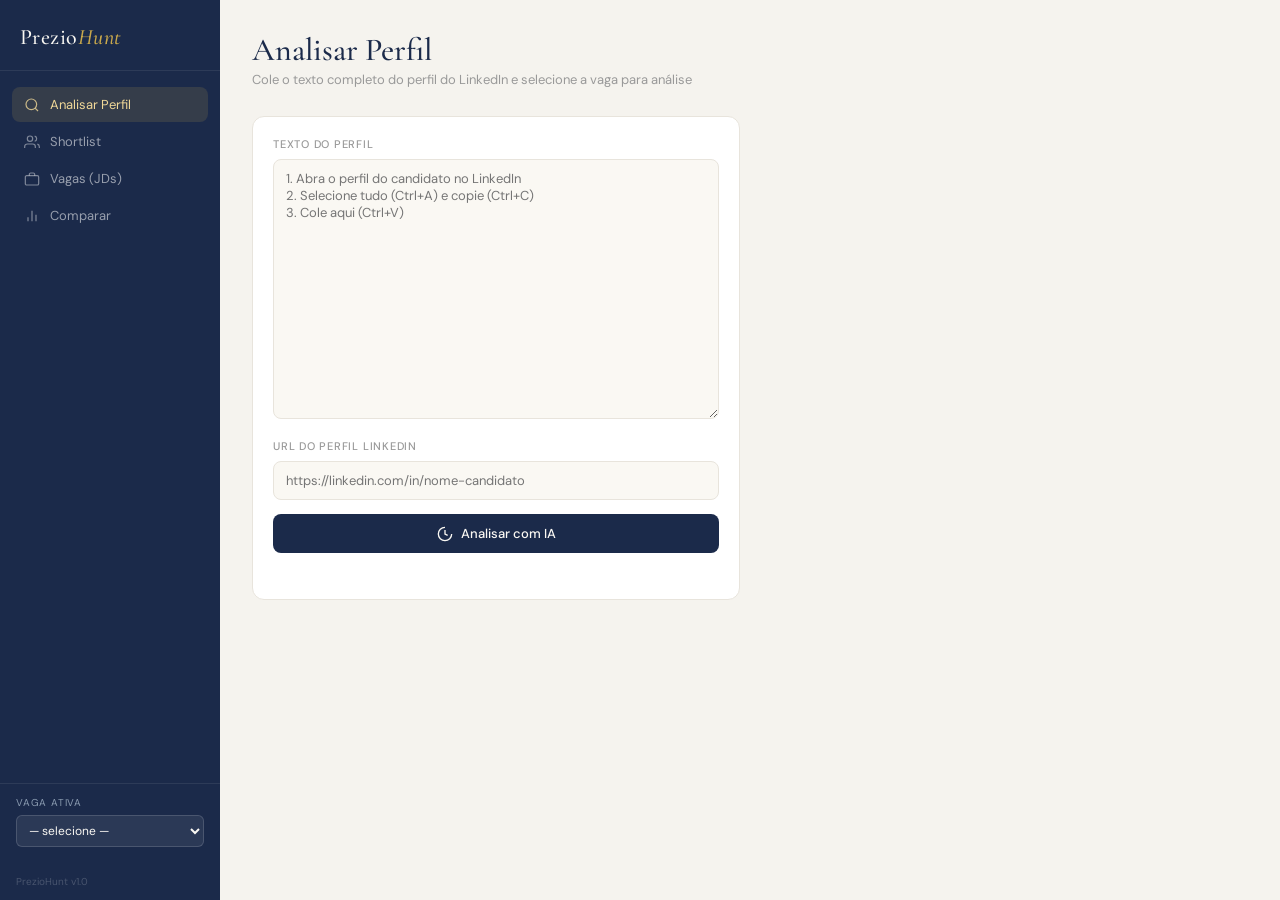
==== index.html @ d8877d39 "Add files via upload" ====
<!DOCTYPE html>
<html lang="pt-BR">
<head>
<meta charset="UTF-8"/>
<meta name="viewport" content="width=device-width, initial-scale=1.0"/>
<title>PrezioHunt — Dashboard de Hunting</title>
<link href="https://fonts.googleapis.com/css2?family=Cormorant+Garamond:ital,wght@0,400;0,500;0,600;1,400&family=DM+Sans:wght@300;400;500&display=swap" rel="stylesheet"/>
<link rel="stylesheet" href="style.css"/>
</head>
<body>

<div class="app">

  <!-- SIDEBAR -->
  <aside class="sidebar">
    <div class="sidebar-logo">
      <span class="logo-text">Prezio<em>Hunt</em></span>
    </div>

    <nav class="sidebar-nav">
      <button class="nav-item active" onclick="showPage('analisar')">
        <svg width="16" height="16" viewBox="0 0 24 24" fill="none" stroke="currentColor" stroke-width="1.8"><circle cx="11" cy="11" r="8"/><path d="m21 21-4.35-4.35"/></svg>
        Analisar Perfil
      </button>
      <button class="nav-item" onclick="showPage('shortlist')">
        <svg width="16" height="16" viewBox="0 0 24 24" fill="none" stroke="currentColor" stroke-width="1.8"><path d="M17 21v-2a4 4 0 0 0-4-4H5a4 4 0 0 0-4 4v2"/><circle cx="9" cy="7" r="4"/><path d="M23 21v-2a4 4 0 0 0-3-3.87"/><path d="M16 3.13a4 4 0 0 1 0 7.75"/></svg>
        Shortlist
      </button>
      <button class="nav-item" onclick="showPage('vagas')">
        <svg width="16" height="16" viewBox="0 0 24 24" fill="none" stroke="currentColor" stroke-width="1.8"><rect x="2" y="7" width="20" height="14" rx="2"/><path d="M16 7V5a2 2 0 0 0-2-2h-4a2 2 0 0 0-2 2v2"/></svg>
        Vagas (JDs)
      </button>
      <button class="nav-item" onclick="showPage('comparar')">
        <svg width="16" height="16" viewBox="0 0 24 24" fill="none" stroke="currentColor" stroke-width="1.8"><path d="M18 20V10"/><path d="M12 20V4"/><path d="M6 20v-6"/></svg>
        Comparar
      </button>
    </nav>

    <div class="sidebar-jd">
      <div class="sidebar-jd-label">Vaga ativa</div>
      <select id="vagaAtiva" onchange="onVagaChange()">
        <option value="">— selecione —</option>
      </select>
    </div>

    <div class="sidebar-footer">
      <span>PrezioHunt v1.0</span>
    </div>
  </aside>

  <!-- MAIN -->
  <main class="main">

    <!-- PAGE: ANALISAR -->
    <div class="page active" id="page-analisar">
      <div class="page-header">
        <h1>Analisar Perfil</h1>
        <p>Cole o texto completo do perfil do LinkedIn e selecione a vaga para análise</p>
      </div>

      <div class="analyze-grid">
        <div class="card">
          <div class="card-label">Texto do perfil</div>
          <textarea id="perfilTexto" placeholder="1. Abra o perfil do candidato no LinkedIn&#10;2. Selecione tudo (Ctrl+A) e copie (Ctrl+C)&#10;3. Cole aqui (Ctrl+V)" rows="14"></textarea>
          <div class="card-label" style="margin-top:16px">URL do perfil LinkedIn</div>
          <input type="url" id="perfilUrl" placeholder="https://linkedin.com/in/nome-candidato"/>
          <button class="btn-primary" id="btnAnalisar" onclick="analisarPerfil()">
            <svg width="16" height="16" viewBox="0 0 24 24" fill="none" stroke="currentColor" stroke-width="2"><path d="M12 2a10 10 0 1 0 10 10"/><path d="M12 6v6l4 2"/></svg>
            Analisar com IA
          </button>
          <div id="analyzeStatus" class="analyze-status"></div>
        </div>

        <div class="card" id="resultCard" style="display:none">
          <div class="result-header">
            <div class="result-name" id="resultName">—</div>
            <div class="result-cargo" id="resultCargo">—</div>
            <div class="result-tags" id="resultTags"></div>
          </div>

          <div class="circles-row">
            <div class="circle-wrap">
              <svg width="90" height="90" viewBox="0 0 90 90">
                <circle cx="45" cy="45" r="37" fill="none" stroke="#e5e5e5" stroke-width="8"/>
                <circle id="circleAdh" cx="45" cy="45" r="37" fill="none" stroke="#22C55E" stroke-width="8"
                  stroke-dasharray="232.5" stroke-dashoffset="232.5" stroke-linecap="round"
                  transform="rotate(-90 45 45)" style="transition:all .6s"/>
                <text x="45" y="41" text-anchor="middle" font-size="16" font-weight="500" fill="#1a1a1a" font-family="DM Sans" id="textAdh">0%</text>
                <text x="45" y="56" text-anchor="middle" font-size="9" fill="#888" font-family="DM Sans" id="textAdhSub">—</text>
              </svg>
              <div class="circle-label">Aderência à JD</div>
              <span class="qual-tag" id="qualTag">—</span>
            </div>
            <div class="circle-wrap">
              <svg width="90" height="90" viewBox="0 0 90 90">
                <circle cx="45" cy="45" r="37" fill="none" stroke="#e5e5e5" stroke-width="8"/>
                <circle id="circleStab" cx="45" cy="45" r="37" fill="none" stroke="#1D9E75" stroke-width="8"
                  stroke-dasharray="232.5" stroke-dashoffset="232.5" stroke-linecap="round"
                  transform="rotate(-90 45 45)" style="transition:all .6s"/>
                <text x="45" y="41" text-anchor="middle" font-size="16" font-weight="500" fill="#1a1a1a" font-family="DM Sans" id="textStab">—</text>
                <text x="45" y="56" text-anchor="middle" font-size="9" fill="#888" font-family="DM Sans">de 4</text>
              </svg>
              <div class="circle-label">Estabilidade</div>
              <span class="stab-tag" id="stabTag">—</span>
            </div>
          </div>

          <div class="result-section">
            <div class="result-section-title">Resumo</div>
            <div class="result-summary" id="resultSummary">—</div>
          </div>

          <div class="result-section">
            <div class="result-section-title">Vínculos identificados</div>
            <div class="vinculos-row" id="resultVinculos"></div>
          </div>

          <div class="result-section">
            <div class="result-section-title">Experiências relevantes</div>
            <div id="resultExps"></div>
          </div>

          <div class="result-section">
            <div class="result-section-title">Observações</div>
            <textarea id="resultObs" placeholder="Anote aqui: pretensão salarial, disponibilidade, percepções..." rows="3"></textarea>
          </div>

          <button class="btn-primary" onclick="salvarNaShortlist()">
            <svg width="14" height="14" viewBox="0 0 24 24" fill="none" stroke="currentColor" stroke-width="2"><path d="M19 21H5a2 2 0 0 1-2-2V5a2 2 0 0 1 2-2h11l5 5v11a2 2 0 0 1-2 2z"/><polyline points="17 21 17 13 7 13 7 21"/><polyline points="7 3 7 8 15 8"/></svg>
            Salvar na Shortlist
          </button>
          <div id="saveStatus" class="analyze-status"></div>
        </div>
      </div>
    </div>

    <!-- PAGE: SHORTLIST -->
    <div class="page" id="page-shortlist">
      <div class="page-header">
        <h1>Shortlist</h1>
        <p id="shortlistSubtitle">Selecione uma vaga ativa para ver os candidatos</p>
      </div>
      <div class="shortlist-toolbar">
        <div class="shortlist-count" id="shortlistCount"></div>
        <div class="export-btns">
          <button class="btn-outline" onclick="exportarExcel()">⬇ Excel</button>
          <button class="btn-outline" onclick="exportarPDF()">⬇ PDF</button>
        </div>
      </div>
      <div id="shortlistGrid"></div>
    </div>

    <!-- PAGE: VAGAS -->
    <div class="page" id="page-vagas">
      <div class="page-header">
        <h1>Vagas (JDs)</h1>
        <p>Gerencie as descrições de cargo para análise</p>
      </div>
      <div class="vagas-grid">
        <div class="card">
          <div class="card-label">Adicionar nova JD</div>
          <input type="text" id="novaVagaNome" placeholder="Nome da vaga (ex: Analista Comercial Sênior)"/>
          <textarea id="novaVagaJD" placeholder="Cole aqui o texto completo da job description..." rows="10" style="margin-top:10px"></textarea>
          <div style="margin-top:10px;display:flex;gap:8px;align-items:center">
            <input type="text" id="novaVagaLocal" placeholder="Cidade base (ex: Belo Horizonte)" style="flex:1"/>
            <input type="number" id="novaVagaRaio" placeholder="Raio km" style="width:100px"/>
          </div>
          <button class="btn-primary" style="margin-top:12px" onclick="adicionarVaga()">+ Salvar JD</button>
        </div>
        <div class="card">
          <div class="card-label">JDs cadastradas</div>
          <div id="vagasList"></div>
        </div>
      </div>
    </div>

    <!-- PAGE: COMPARAR -->
    <div class="page" id="page-comparar">
      <div class="page-header">
        <h1>Comparar Candidatos</h1>
        <p>Selecione até 3 candidatos da shortlist para comparar lado a lado</p>
      </div>
      <div class="comparar-selects" id="compararSelects"></div>
      <div id="compararGrid"></div>
    </div>

  </main>
</div>

<script src="app.js"></script>
</body>
</html>
---- style.css ----
@import url('https://fonts.googleapis.com/css2?family=Cormorant+Garamond:ital,wght@0,400;0,500;0,600;1,400&family=DM+Sans:wght@300;400;500&display=swap');

*, *::before, *::after { box-sizing: border-box; margin: 0; padding: 0; }

:root {
  --navy: #1B2A4A;
  --gold: #C9A84C;
  --gold-light: #F0D898;
  --ivory: #FAF8F3;
  --silver: #8A9BB0;
  --text: #1a1a1a;
  --text-2: #555;
  --text-3: #999;
  --border: #E8E4DC;
  --bg: #F5F3EE;
  --white: #ffffff;
  --sidebar-w: 220px;

  /* qual colors */
  --c-d1: #EF4444; --c-d1-bg: #FEF2F2; --c-d1-border: #FCA5A5;
  --c-d2: #F97316; --c-d2-bg: #FFF7ED; --c-d2-border: #FDBA74;
  --c-d3: #EAB308; --c-d3-bg: #FEFCE8; --c-d3-border: #FDE047;
  --c-d4: #14B8A6; --c-d4-bg: #F0FDFA; --c-d4-border: #6EE7B7;
  --c-d5: #22C55E; --c-d5-bg: #F0FDF4; --c-d5-border: #86EFAC;
  --c-d6: #2563EB; --c-d6-bg: #EFF6FF; --c-d6-border: #93C5FD;
}

html, body { height: 100%; font-family: 'DM Sans', sans-serif; background: var(--bg); color: var(--text); font-size: 14px; }

/* APP LAYOUT */
.app { display: flex; height: 100vh; overflow: hidden; }

/* SIDEBAR */
.sidebar {
  width: var(--sidebar-w);
  background: var(--navy);
  display: flex; flex-direction: column;
  flex-shrink: 0;
  padding: 0;
}
.sidebar-logo {
  padding: 24px 20px 20px;
  border-bottom: 1px solid rgba(255,255,255,.08);
}
.logo-text {
  font-family: 'Cormorant Garamond', serif;
  font-size: 22px; font-weight: 500;
  color: var(--ivory); letter-spacing: .02em;
}
.logo-text em { color: var(--gold); font-style: italic; }

.sidebar-nav { padding: 16px 12px; flex: 1; display: flex; flex-direction: column; gap: 2px; }
.nav-item {
  display: flex; align-items: center; gap: 10px;
  padding: 9px 12px; border-radius: 8px;
  border: none; background: transparent;
  color: rgba(255,255,255,.55); font-size: 13px; font-family: 'DM Sans', sans-serif;
  cursor: pointer; text-align: left; width: 100%;
  transition: all .15s;
}
.nav-item:hover { background: rgba(255,255,255,.07); color: rgba(255,255,255,.85); }
.nav-item.active { background: rgba(201,168,76,.15); color: var(--gold-light); }
.nav-item svg { flex-shrink: 0; opacity: .8; }

.sidebar-jd {
  padding: 12px 16px 16px;
  border-top: 1px solid rgba(255,255,255,.08);
}
.sidebar-jd-label { font-size: 10px; color: var(--silver); text-transform: uppercase; letter-spacing: .08em; margin-bottom: 6px; }
.sidebar-jd select {
  width: 100%; font-size: 12px; padding: 6px 8px;
  border: 1px solid rgba(255,255,255,.15);
  border-radius: 6px;
  background: rgba(255,255,255,.07);
  color: var(--ivory); cursor: pointer;
  font-family: 'DM Sans', sans-serif;
}
.sidebar-footer { padding: 12px 16px; font-size: 10px; color: rgba(255,255,255,.2); }

/* MAIN */
.main { flex: 1; overflow-y: auto; padding: 32px; }

/* PAGES */
.page { display: none; }
.page.active { display: block; }

.page-header { margin-bottom: 28px; }
.page-header h1 {
  font-family: 'Cormorant Garamond', serif;
  font-size: 32px; font-weight: 500; color: var(--navy);
  line-height: 1.1; margin-bottom: 4px;
}
.page-header p { font-size: 13px; color: var(--text-3); }

/* CARDS */
.card {
  background: var(--white);
  border: 1px solid var(--border);
  border-radius: 12px;
  padding: 20px;
}
.card-label {
  font-size: 11px; font-weight: 500; color: var(--text-3);
  text-transform: uppercase; letter-spacing: .07em; margin-bottom: 8px;
}

textarea, input[type="text"], input[type="url"], input[type="number"] {
  width: 100%; padding: 10px 12px;
  border: 1px solid var(--border); border-radius: 8px;
  font-size: 13px; font-family: 'DM Sans', sans-serif;
  color: var(--text); background: var(--ivory);
  resize: vertical; outline: none; transition: border .15s;
}
textarea:focus, input:focus { border-color: var(--navy); }

/* BUTTONS */
.btn-primary {
  display: flex; align-items: center; justify-content: center; gap: 8px;
  width: 100%; padding: 11px; margin-top: 14px;
  background: var(--navy); color: var(--ivory);
  border: none; border-radius: 8px;
  font-size: 13px; font-weight: 500; font-family: 'DM Sans', sans-serif;
  cursor: pointer; transition: background .15s;
}
.btn-primary:hover { background: #263d6b; }
.btn-primary:disabled { background: #aaa; cursor: not-allowed; }

.btn-outline {
  padding: 7px 14px; border-radius: 8px;
  border: 1px solid var(--border); background: var(--white);
  font-size: 12px; font-weight: 500; color: var(--text-2);
  cursor: pointer; transition: all .15s; font-family: 'DM Sans', sans-serif;
}
.btn-outline:hover { border-color: var(--navy); color: var(--navy); }

/* GRIDS */
.analyze-grid { display: grid; grid-template-columns: 1fr 1fr; gap: 20px; }
.vagas-grid { display: grid; grid-template-columns: 1fr 1fr; gap: 20px; }
@media (max-width: 900px) {
  .analyze-grid, .vagas-grid { grid-template-columns: 1fr; }
  .sidebar { width: 60px; }
  .nav-item span, .sidebar-logo, .sidebar-jd-label, .sidebar-footer { display: none; }
}

/* ANALYZE STATUS */
.analyze-status { font-size: 12px; margin-top: 8px; min-height: 18px; }
.analyze-status.loading { color: var(--gold); }
.analyze-status.success { color: #22C55E; }
.analyze-status.error { color: #EF4444; }

/* RESULT */
.result-header { border-bottom: 1px solid var(--border); padding-bottom: 14px; margin-bottom: 16px; }
.result-name { font-family: 'Cormorant Garamond', serif; font-size: 22px; font-weight: 500; color: var(--navy); }
.result-cargo { font-size: 12px; color: var(--text-2); margin-top: 2px; }
.result-tags { display: flex; flex-wrap: wrap; gap: 5px; margin-top: 8px; }

/* TAGS */
.tag {
  display: inline-block; font-size: 10px; font-weight: 500;
  padding: 3px 9px; border-radius: 20px;
}
.tag-seniority { background: #EDE9FB; color: #5B35C4; border: 1px solid #C4B5F5; }
.tag-location  { background: #E6F1FB; color: #185FA5; border: 1px solid #B5D4F4; }
.tag-area      { background: #F5F3EE; color: var(--text-2); border: 1px solid var(--border); }
.tag-lang      { background: #F0F9FF; color: #0369A1; border: 1px solid #BAE6FD; }

/* QUAL TAGS */
.qual-tag, .qual-badge {
  display: inline-block; font-size: 10px; font-weight: 500;
  padding: 3px 10px; border-radius: 20px; margin-top: 5px;
}
.qual-d1 { background: var(--c-d1-bg); color: var(--c-d1); border: 1px solid var(--c-d1-border); }
.qual-d2 { background: var(--c-d2-bg); color: var(--c-d2); border: 1px solid var(--c-d2-border); }
.qual-d3 { background: var(--c-d3-bg); color: var(--c-d3); border: 1px solid var(--c-d3-border); }
.qual-d4 { background: var(--c-d4-bg); color: var(--c-d4); border: 1px solid var(--c-d4-border); }
.qual-d5 { background: var(--c-d5-bg); color: var(--c-d5); border: 1px solid var(--c-d5-border); }
.qual-d6 { background: var(--c-d6-bg); color: var(--c-d6); border: 1px solid var(--c-d6-border); }

/* STAB TAGS */
.stab-tag, .stab-badge {
  display: inline-block; font-size: 10px; font-weight: 500;
  padding: 3px 10px; border-radius: 20px; margin-top: 5px;
}
.stab-4 { background: #F0FDF4; color: #15803D; border: 1px solid #86EFAC; }
.stab-3 { background: #EAF3DE; color: #3B6D11; border: 1px solid #BBF7D0; }
.stab-2 { background: #FFF7ED; color: #854F0B; border: 1px solid #FDBA74; }
.stab-1 { background: #FEF2F2; color: #A32D2D; border: 1px solid #FCA5A5; }

/* CIRCLES */
.circles-row { display: flex; justify-content: center; gap: 32px; margin: 16px 0; }
.circle-wrap { text-align: center; }
.circle-label { font-size: 11px; color: var(--text-3); margin-top: 4px; }

/* RESULT SECTIONS */
.result-section { margin-top: 16px; }
.result-section-title {
  font-size: 10px; font-weight: 500; color: var(--text-3);
  text-transform: uppercase; letter-spacing: .07em; margin-bottom: 8px;
}
.result-summary {
  font-size: 13px; color: var(--text-2); line-height: 1.7;
  background: var(--ivory); border-radius: 8px; padding: 10px 12px;
}

/* VINCULOS */
.vinculos-row { display: flex; flex-wrap: wrap; gap: 6px; }
.vinculo-tag {
  font-size: 11px; padding: 3px 10px; border-radius: 20px;
  background: var(--ivory); border: 1px solid var(--border); color: var(--text-2);
}
.vinculo-tag strong { color: var(--text); }

/* EXP ITEMS */
.exp-item {
  display: flex; justify-content: space-between; align-items: flex-start;
  padding: 8px 0; border-bottom: 1px solid var(--border); gap: 12px;
}
.exp-item:last-child { border-bottom: none; }
.exp-item.ignored { opacity: .4; }
.exp-title { font-size: 12px; color: var(--text); line-height: 1.4; }
.exp-meta { font-size: 10px; color: var(--text-3); margin-top: 2px; }
.exp-right { text-align: right; flex-shrink: 0; }
.exp-duration { font-size: 11px; font-weight: 500; }
.exp-incomplete { font-size: 10px; color: #F59E0B; font-style: italic; }

/* SHORTLIST */
.shortlist-toolbar {
  display: flex; justify-content: space-between; align-items: center;
  margin-bottom: 16px;
}
.shortlist-count { font-size: 12px; color: var(--text-3); }
.export-btns { display: flex; gap: 8px; }

.shortlist-table {
  width: 100%; border-collapse: collapse;
  background: var(--white); border-radius: 12px; overflow: hidden;
  border: 1px solid var(--border);
}
.shortlist-table th {
  text-align: left; padding: 10px 14px;
  font-size: 10px; font-weight: 500; color: var(--text-3);
  text-transform: uppercase; letter-spacing: .07em;
  background: var(--ivory); border-bottom: 1px solid var(--border);
}
.shortlist-table td {
  padding: 12px 14px; border-bottom: 1px solid var(--border);
  font-size: 13px; vertical-align: middle;
}
.shortlist-table tr:last-child td { border-bottom: none; }
.shortlist-table tr:hover td { background: var(--ivory); }
.shortlist-name-cell .name { font-weight: 500; color: var(--navy); }
.shortlist-name-cell .sub { font-size: 11px; color: var(--text-3); margin-top: 2px; }
.shortlist-note-cell { font-size: 11px; color: var(--text-2); font-style: italic; max-width: 200px; }
.rank-num { font-weight: 500; color: var(--text-3); }
.li-link { font-size: 11px; color: #185FA5; text-decoration: none; }
.li-link:hover { text-decoration: underline; }
.empty-state {
  text-align: center; padding: 48px 24px;
  color: var(--text-3); font-size: 13px;
  background: var(--white); border-radius: 12px; border: 1px solid var(--border);
}

/* VAGAS LIST */
.vaga-item {
  display: flex; justify-content: space-between; align-items: center;
  padding: 12px 0; border-bottom: 1px solid var(--border); gap: 12px;
}
.vaga-item:last-child { border-bottom: none; }
.vaga-nome { font-size: 13px; font-weight: 500; color: var(--navy); }
.vaga-sub { font-size: 11px; color: var(--text-3); margin-top: 2px; }
.vaga-actions { display: flex; gap: 6px; flex-shrink: 0; align-items: center; }
.btn-small {
  padding: 4px 10px; font-size: 11px; border-radius: 6px;
  border: 1px solid var(--border); background: var(--white);
  cursor: pointer; color: var(--text-2); font-family: 'DM Sans', sans-serif;
}
.btn-small:hover { border-color: #EF4444; color: #EF4444; }
.switch-wrap { display: flex; align-items: center; gap: 5px; }
.switch-lbl { font-size: 10px; color: var(--text-3); }
.switch { position: relative; width: 32px; height: 18px; cursor: pointer; }
.switch input { opacity: 0; width: 0; height: 0; }
.slider { position: absolute; inset: 0; border-radius: 18px; background: #ddd; transition: .2s; }
.slider:before { content: ""; position: absolute; width: 14px; height: 14px; border-radius: 50%; left: 2px; bottom: 2px; background: white; transition: .2s; }
input:checked + .slider { background: var(--navy); }
input:checked + .slider:before { transform: translateX(14px); }

/* COMPARAR */
.comparar-selects { display: flex; gap: 12px; margin-bottom: 24px; flex-wrap: wrap; }
.comparar-selects select {
  flex: 1; min-width: 180px; padding: 8px 10px;
  border: 1px solid var(--border); border-radius: 8px;
  font-size: 13px; font-family: 'DM Sans', sans-serif;
  background: var(--white); color: var(--text);
}
.comparar-grid {
  display: grid; gap: 16px;
}
.comparar-card {
  background: var(--white); border: 1px solid var(--border);
  border-radius: 12px; padding: 18px;
}
.comparar-name {
  font-family: 'Cormorant Garamond', serif;
  font-size: 18px; font-weight: 500; color: var(--navy); margin-bottom: 4px;
}
.comparar-row {
  display: flex; justify-content: space-between;
  padding: 6px 0; border-bottom: 1px solid var(--border);
  font-size: 12px;
}
.comparar-row:last-child { border-bottom: none; }
.comparar-row-label { color: var(--text-3); }
.comparar-row-val { font-weight: 500; color: var(--text); text-align: right; }

/* SCROLLBAR */
::-webkit-scrollbar { width: 6px; }
::-webkit-scrollbar-track { background: transparent; }
::-webkit-scrollbar-thumb { background: #ddd; border-radius: 3px; }
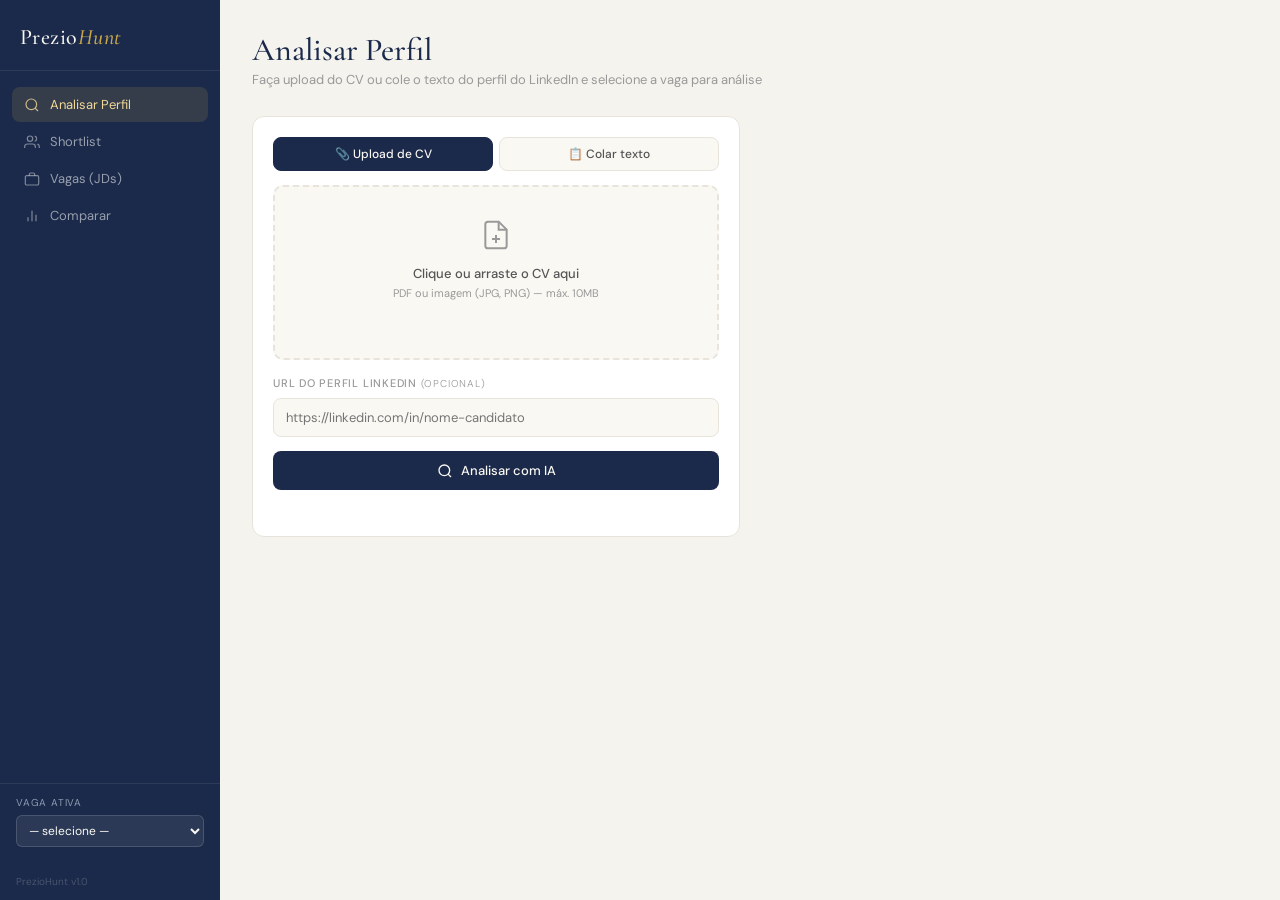
==== commit 34069243: "Add files via upload" ====
--- a/index.html
+++ b/index.html
@@ -55,17 +55,38 @@
     <div class="page active" id="page-analisar">
       <div class="page-header">
         <h1>Analisar Perfil</h1>
-        <p>Cole o texto completo do perfil do LinkedIn e selecione a vaga para análise</p>
+        <p>Faça upload do CV ou cole o texto do perfil do LinkedIn e selecione a vaga para análise</p>
       </div>
 
       <div class="analyze-grid">
         <div class="card">
-          <div class="card-label">Texto do perfil</div>
-          <textarea id="perfilTexto" placeholder="1. Abra o perfil do candidato no LinkedIn&#10;2. Selecione tudo (Ctrl+A) e copie (Ctrl+C)&#10;3. Cole aqui (Ctrl+V)" rows="14"></textarea>
-          <div class="card-label" style="margin-top:16px">URL do perfil LinkedIn</div>
+          <!-- Input mode tabs -->
+          <div class="input-tabs">
+            <button class="input-tab active" onclick="switchInputTab('upload')">📎 Upload de CV</button>
+            <button class="input-tab" onclick="switchInputTab('texto')">📋 Colar texto</button>
+          </div>
+
+          <!-- Upload tab -->
+          <div id="inputUpload">
+            <div class="upload-area" id="uploadArea" onclick="document.getElementById('cvFile').click()" ondragover="event.preventDefault();this.classList.add('drag')" ondragleave="this.classList.remove('drag')" ondrop="handleDrop(event)">
+              <svg width="32" height="32" viewBox="0 0 24 24" fill="none" stroke="#999" stroke-width="1.5"><path d="M14 2H6a2 2 0 0 0-2 2v16a2 2 0 0 0 2 2h12a2 2 0 0 0 2-2V8z"/><polyline points="14 2 14 8 20 8"/><line x1="12" y1="18" x2="12" y2="12"/><line x1="9" y1="15" x2="15" y2="15"/></svg>
+              <div class="upload-text">Clique ou arraste o CV aqui</div>
+              <div class="upload-hint">PDF ou imagem (JPG, PNG) — máx. 10MB</div>
+              <div class="upload-filename" id="uploadFilename"></div>
+            </div>
+            <input type="file" id="cvFile" accept=".pdf,.jpg,.jpeg,.png" style="display:none" onchange="handleFileSelect(this)"/>
+          </div>
+
+          <!-- Texto tab -->
+          <div id="inputTexto" style="display:none">
+            <div class="card-label">Texto do perfil LinkedIn</div>
+            <textarea id="perfilTexto" placeholder="1. Abra o perfil do candidato no LinkedIn&#10;2. Selecione tudo (Ctrl+A) e copie (Ctrl+C)&#10;3. Cole aqui (Ctrl+V)" rows="12"></textarea>
+          </div>
+
+          <div class="card-label" style="margin-top:16px">URL do perfil LinkedIn <span style="font-weight:300;font-size:10px">(opcional)</span></div>
           <input type="url" id="perfilUrl" placeholder="https://linkedin.com/in/nome-candidato"/>
           <button class="btn-primary" id="btnAnalisar" onclick="analisarPerfil()">
-            <svg width="16" height="16" viewBox="0 0 24 24" fill="none" stroke="currentColor" stroke-width="2"><path d="M12 2a10 10 0 1 0 10 10"/><path d="M12 6v6l4 2"/></svg>
+            <svg width="16" height="16" viewBox="0 0 24 24" fill="none" stroke="currentColor" stroke-width="2"><circle cx="11" cy="11" r="8"/><path d="m21 21-4.35-4.35"/></svg>
             Analisar com IA
           </button>
           <div id="analyzeStatus" class="analyze-status"></div>
--- a/style.css
+++ b/style.css
@@ -312,6 +312,28 @@
 .comparar-row-label { color: var(--text-3); }
 .comparar-row-val { font-weight: 500; color: var(--text); text-align: right; }
 
+/* INPUT TABS */
+.input-tabs { display: flex; gap: 6px; margin-bottom: 14px; }
+.input-tab {
+  flex: 1; padding: 8px; border-radius: 8px; font-size: 12px; font-weight: 500;
+  border: 1px solid var(--border); background: var(--ivory);
+  color: var(--text-2); cursor: pointer; font-family: 'DM Sans', sans-serif;
+  transition: all .15s;
+}
+.input-tab.active { background: var(--navy); color: var(--ivory); border-color: var(--navy); }
+
+/* UPLOAD AREA */
+.upload-area {
+  border: 2px dashed var(--border); border-radius: 10px;
+  padding: 32px 20px; text-align: center; cursor: pointer;
+  transition: all .15s; background: var(--ivory);
+}
+.upload-area:hover, .upload-area.drag { border-color: var(--navy); background: #f0ede6; }
+.upload-area.has-file { border-color: #22C55E; background: #F0FDF4; border-style: solid; }
+.upload-text { font-size: 13px; font-weight: 500; color: var(--text-2); margin-top: 10px; }
+.upload-hint { font-size: 11px; color: var(--text-3); margin-top: 4px; }
+.upload-filename { font-size: 12px; color: #22C55E; font-weight: 500; margin-top: 8px; min-height: 18px; }
+
 /* SCROLLBAR */
 ::-webkit-scrollbar { width: 6px; }
 ::-webkit-scrollbar-track { background: transparent; }
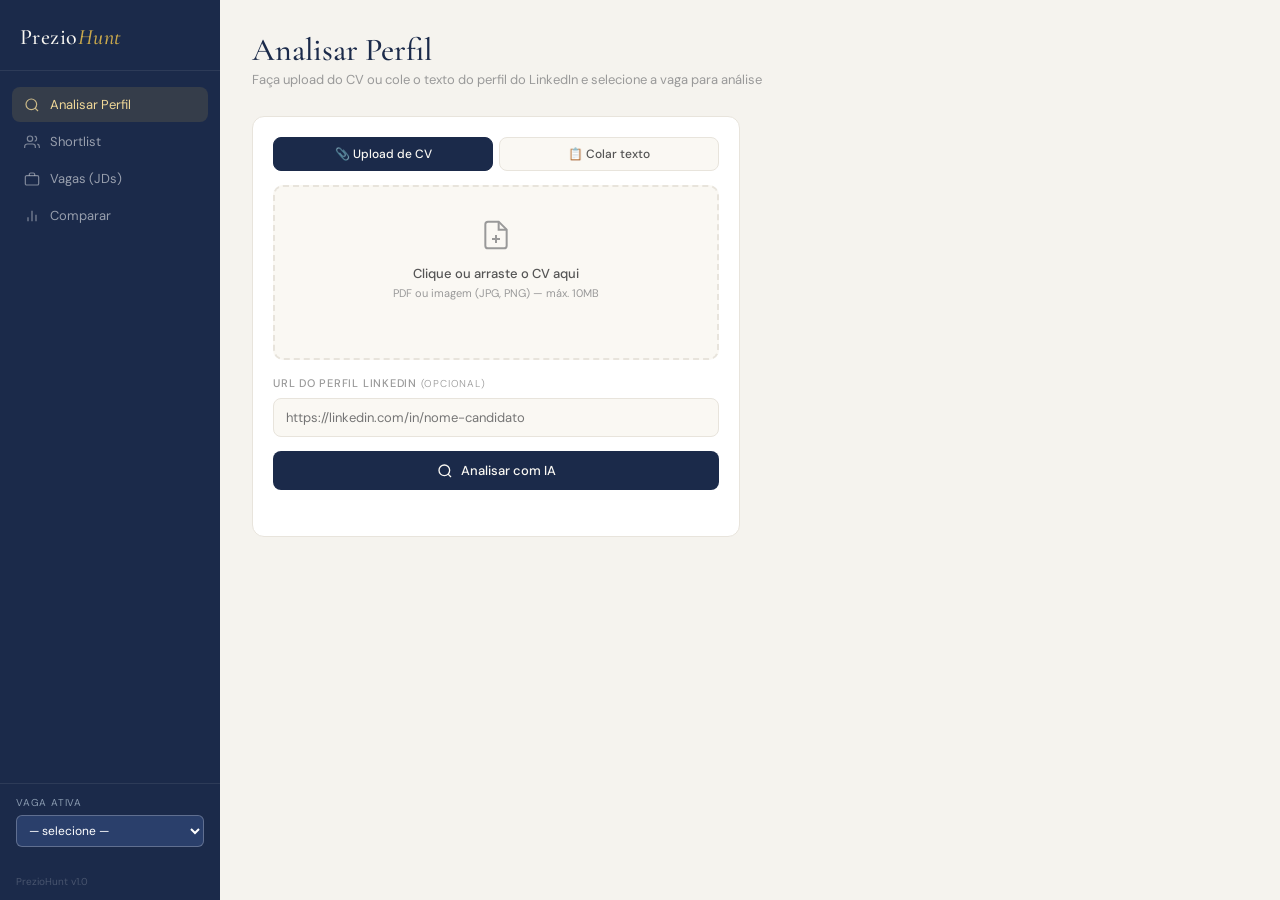
==== commit db0dedcb: "Rename preziohunt_completo.html to index.html" ====
--- a/index.html
+++ b/index.html
@@ -5,7 +5,353 @@
 <meta name="viewport" content="width=device-width, initial-scale=1.0"/>
 <title>PrezioHunt — Dashboard de Hunting</title>
 <link href="https://fonts.googleapis.com/css2?family=Cormorant+Garamond:ital,wght@0,400;0,500;0,600;1,400&family=DM+Sans:wght@300;400;500&display=swap" rel="stylesheet"/>
-<link rel="stylesheet" href="style.css"/>
+<style>
+@import url('https://fonts.googleapis.com/css2?family=Cormorant+Garamond:ital,wght@0,400;0,500;0,600;1,400&family=DM+Sans:wght@300;400;500&display=swap');
+
+*, *::before, *::after { box-sizing: border-box; margin: 0; padding: 0; }
+
+:root {
+  --navy: #1B2A4A;
+  --gold: #C9A84C;
+  --gold-light: #F0D898;
+  --ivory: #FAF8F3;
+  --silver: #8A9BB0;
+  --text: #1a1a1a;
+  --text-2: #555;
+  --text-3: #999;
+  --border: #E8E4DC;
+  --bg: #F5F3EE;
+  --white: #ffffff;
+  --sidebar-w: 220px;
+
+  /* qual colors */
+  --c-d1: #EF4444; --c-d1-bg: #FEF2F2; --c-d1-border: #FCA5A5;
+  --c-d2: #F97316; --c-d2-bg: #FFF7ED; --c-d2-border: #FDBA74;
+  --c-d3: #EAB308; --c-d3-bg: #FEFCE8; --c-d3-border: #FDE047;
+  --c-d4: #14B8A6; --c-d4-bg: #F0FDFA; --c-d4-border: #6EE7B7;
+  --c-d5: #22C55E; --c-d5-bg: #F0FDF4; --c-d5-border: #86EFAC;
+  --c-d6: #2563EB; --c-d6-bg: #EFF6FF; --c-d6-border: #93C5FD;
+}
+
+html, body { height: 100%; font-family: 'DM Sans', sans-serif; background: var(--bg); color: var(--text); font-size: 14px; }
+
+/* APP LAYOUT */
+.app { display: flex; height: 100vh; overflow: hidden; }
+
+/* SIDEBAR */
+.sidebar {
+  width: var(--sidebar-w);
+  background: var(--navy);
+  display: flex; flex-direction: column;
+  flex-shrink: 0;
+  padding: 0;
+}
+.sidebar-logo {
+  padding: 24px 20px 20px;
+  border-bottom: 1px solid rgba(255,255,255,.08);
+}
+.logo-text {
+  font-family: 'Cormorant Garamond', serif;
+  font-size: 22px; font-weight: 500;
+  color: var(--ivory); letter-spacing: .02em;
+}
+.logo-text em { color: var(--gold); font-style: italic; }
+
+.sidebar-nav { padding: 16px 12px; flex: 1; display: flex; flex-direction: column; gap: 2px; }
+.nav-item {
+  display: flex; align-items: center; gap: 10px;
+  padding: 9px 12px; border-radius: 8px;
+  border: none; background: transparent;
+  color: rgba(255,255,255,.55); font-size: 13px; font-family: 'DM Sans', sans-serif;
+  cursor: pointer; text-align: left; width: 100%;
+  transition: all .15s;
+}
+.nav-item:hover { background: rgba(255,255,255,.07); color: rgba(255,255,255,.85); }
+.nav-item.active { background: rgba(201,168,76,.15); color: var(--gold-light); }
+.nav-item svg { flex-shrink: 0; opacity: .8; }
+
+.sidebar-jd {
+  padding: 12px 16px 16px;
+  border-top: 1px solid rgba(255,255,255,.08);
+}
+.sidebar-jd-label { font-size: 10px; color: var(--silver); text-transform: uppercase; letter-spacing: .08em; margin-bottom: 6px; }
+.sidebar-jd select {
+  width: 100%; font-size: 12px; padding: 6px 8px;
+  border: 1px solid rgba(255,255,255,.25);
+  border-radius: 6px;
+  background: #2a3f6b;
+  color: #ffffff; cursor: pointer;
+  font-family: 'DM Sans', sans-serif;
+}
+.sidebar-jd select option {
+  background: #1B2A4A;
+  color: #ffffff;
+}
+.sidebar-footer { padding: 12px 16px; font-size: 10px; color: rgba(255,255,255,.2); }
+
+/* MAIN */
+.main { flex: 1; overflow-y: auto; padding: 32px; }
+
+/* PAGES */
+.page { display: none; }
+.page.active { display: block; }
+
+.page-header { margin-bottom: 28px; }
+.page-header h1 {
+  font-family: 'Cormorant Garamond', serif;
+  font-size: 32px; font-weight: 500; color: var(--navy);
+  line-height: 1.1; margin-bottom: 4px;
+}
+.page-header p { font-size: 13px; color: var(--text-3); }
+
+/* CARDS */
+.card {
+  background: var(--white);
+  border: 1px solid var(--border);
+  border-radius: 12px;
+  padding: 20px;
+}
+.card-label {
+  font-size: 11px; font-weight: 500; color: var(--text-3);
+  text-transform: uppercase; letter-spacing: .07em; margin-bottom: 8px;
+}
+
+textarea, input[type="text"], input[type="url"], input[type="number"] {
+  width: 100%; padding: 10px 12px;
+  border: 1px solid var(--border); border-radius: 8px;
+  font-size: 13px; font-family: 'DM Sans', sans-serif;
+  color: var(--text); background: var(--ivory);
+  resize: vertical; outline: none; transition: border .15s;
+}
+textarea:focus, input:focus { border-color: var(--navy); }
+
+/* BUTTONS */
+.btn-primary {
+  display: flex; align-items: center; justify-content: center; gap: 8px;
+  width: 100%; padding: 11px; margin-top: 14px;
+  background: var(--navy); color: var(--ivory);
+  border: none; border-radius: 8px;
+  font-size: 13px; font-weight: 500; font-family: 'DM Sans', sans-serif;
+  cursor: pointer; transition: background .15s;
+}
+.btn-primary:hover { background: #263d6b; }
+.btn-primary:disabled { background: #aaa; cursor: not-allowed; }
+
+.btn-outline {
+  padding: 7px 14px; border-radius: 8px;
+  border: 1px solid var(--border); background: var(--white);
+  font-size: 12px; font-weight: 500; color: var(--text-2);
+  cursor: pointer; transition: all .15s; font-family: 'DM Sans', sans-serif;
+}
+.btn-outline:hover { border-color: var(--navy); color: var(--navy); }
+
+/* GRIDS */
+.analyze-grid { display: grid; grid-template-columns: 1fr 1fr; gap: 20px; }
+.vagas-grid { display: grid; grid-template-columns: 1fr 1fr; gap: 20px; }
+@media (max-width: 900px) {
+  .analyze-grid, .vagas-grid { grid-template-columns: 1fr; }
+  .sidebar { width: 60px; }
+  .nav-item span, .sidebar-logo, .sidebar-jd-label, .sidebar-footer { display: none; }
+}
+
+/* ANALYZE STATUS */
+.analyze-status { font-size: 12px; margin-top: 8px; min-height: 18px; }
+.analyze-status.loading { color: var(--gold); }
+.analyze-status.success { color: #22C55E; }
+.analyze-status.error { color: #EF4444; }
+
+/* RESULT */
+.result-header { border-bottom: 1px solid var(--border); padding-bottom: 14px; margin-bottom: 16px; }
+.result-name { font-family: 'Cormorant Garamond', serif; font-size: 22px; font-weight: 500; color: var(--navy); }
+.result-cargo { font-size: 12px; color: var(--text-2); margin-top: 2px; }
+.result-tags { display: flex; flex-wrap: wrap; gap: 5px; margin-top: 8px; }
+
+/* TAGS */
+.tag {
+  display: inline-block; font-size: 10px; font-weight: 500;
+  padding: 3px 9px; border-radius: 20px;
+}
+.tag-seniority { background: #EDE9FB; color: #5B35C4; border: 1px solid #C4B5F5; }
+.tag-location  { background: #E6F1FB; color: #185FA5; border: 1px solid #B5D4F4; }
+.tag-area      { background: #F5F3EE; color: var(--text-2); border: 1px solid var(--border); }
+.tag-lang      { background: #F0F9FF; color: #0369A1; border: 1px solid #BAE6FD; }
+
+/* QUAL TAGS */
+.qual-tag, .qual-badge {
+  display: inline-block; font-size: 10px; font-weight: 500;
+  padding: 3px 10px; border-radius: 20px; margin-top: 5px;
+}
+.qual-d1 { background: var(--c-d1-bg); color: var(--c-d1); border: 1px solid var(--c-d1-border); }
+.qual-d2 { background: var(--c-d2-bg); color: var(--c-d2); border: 1px solid var(--c-d2-border); }
+.qual-d3 { background: var(--c-d3-bg); color: var(--c-d3); border: 1px solid var(--c-d3-border); }
+.qual-d4 { background: var(--c-d4-bg); color: var(--c-d4); border: 1px solid var(--c-d4-border); }
+.qual-d5 { background: var(--c-d5-bg); color: var(--c-d5); border: 1px solid var(--c-d5-border); }
+.qual-d6 { background: var(--c-d6-bg); color: var(--c-d6); border: 1px solid var(--c-d6-border); }
+
+/* STAB TAGS */
+.stab-tag, .stab-badge {
+  display: inline-block; font-size: 10px; font-weight: 500;
+  padding: 3px 10px; border-radius: 20px; margin-top: 5px;
+}
+.stab-4 { background: #F0FDF4; color: #15803D; border: 1px solid #86EFAC; }
+.stab-3 { background: #EAF3DE; color: #3B6D11; border: 1px solid #BBF7D0; }
+.stab-2 { background: #FFF7ED; color: #854F0B; border: 1px solid #FDBA74; }
+.stab-1 { background: #FEF2F2; color: #A32D2D; border: 1px solid #FCA5A5; }
+
+/* CIRCLES */
+.circles-row { display: flex; justify-content: center; gap: 32px; margin: 16px 0; }
+.circle-wrap { text-align: center; }
+.circle-label { font-size: 11px; color: var(--text-3); margin-top: 4px; }
+
+/* RESULT SECTIONS */
+.result-section { margin-top: 16px; }
+.result-section-title {
+  font-size: 10px; font-weight: 500; color: var(--text-3);
+  text-transform: uppercase; letter-spacing: .07em; margin-bottom: 8px;
+}
+.result-summary {
+  font-size: 13px; color: var(--text-2); line-height: 1.7;
+  background: var(--ivory); border-radius: 8px; padding: 10px 12px;
+}
+
+/* VINCULOS */
+.vinculos-row { display: flex; flex-wrap: wrap; gap: 6px; }
+.vinculo-tag {
+  font-size: 11px; padding: 3px 10px; border-radius: 20px;
+  background: var(--ivory); border: 1px solid var(--border); color: var(--text-2);
+}
+.vinculo-tag strong { color: var(--text); }
+
+/* EXP ITEMS */
+.exp-item {
+  display: flex; justify-content: space-between; align-items: flex-start;
+  padding: 8px 0; border-bottom: 1px solid var(--border); gap: 12px;
+}
+.exp-item:last-child { border-bottom: none; }
+.exp-item.ignored { opacity: .4; }
+.exp-title { font-size: 12px; color: var(--text); line-height: 1.4; }
+.exp-meta { font-size: 10px; color: var(--text-3); margin-top: 2px; }
+.exp-right { text-align: right; flex-shrink: 0; }
+.exp-duration { font-size: 11px; font-weight: 500; }
+.exp-incomplete { font-size: 10px; color: #F59E0B; font-style: italic; }
+
+/* SHORTLIST */
+.shortlist-toolbar {
+  display: flex; justify-content: space-between; align-items: center;
+  margin-bottom: 16px;
+}
+.shortlist-count { font-size: 12px; color: var(--text-3); }
+.export-btns { display: flex; gap: 8px; }
+
+.shortlist-table {
+  width: 100%; border-collapse: collapse;
+  background: var(--white); border-radius: 12px; overflow: hidden;
+  border: 1px solid var(--border);
+}
+.shortlist-table th {
+  text-align: left; padding: 10px 14px;
+  font-size: 10px; font-weight: 500; color: var(--text-3);
+  text-transform: uppercase; letter-spacing: .07em;
+  background: var(--ivory); border-bottom: 1px solid var(--border);
+}
+.shortlist-table td {
+  padding: 12px 14px; border-bottom: 1px solid var(--border);
+  font-size: 13px; vertical-align: middle;
+}
+.shortlist-table tr:last-child td { border-bottom: none; }
+.shortlist-table tr:hover td { background: var(--ivory); }
+.shortlist-name-cell .name { font-weight: 500; color: var(--navy); }
+.shortlist-name-cell .sub { font-size: 11px; color: var(--text-3); margin-top: 2px; }
+.shortlist-note-cell { font-size: 11px; color: var(--text-2); font-style: italic; max-width: 200px; }
+.rank-num { font-weight: 500; color: var(--text-3); }
+.li-link { font-size: 11px; color: #185FA5; text-decoration: none; }
+.li-link:hover { text-decoration: underline; }
+.empty-state {
+  text-align: center; padding: 48px 24px;
+  color: var(--text-3); font-size: 13px;
+  background: var(--white); border-radius: 12px; border: 1px solid var(--border);
+}
+
+/* VAGAS LIST */
+.vaga-item {
+  display: flex; justify-content: space-between; align-items: center;
+  padding: 12px 0; border-bottom: 1px solid var(--border); gap: 12px;
+}
+.vaga-item:last-child { border-bottom: none; }
+.vaga-nome { font-size: 13px; font-weight: 500; color: var(--navy); }
+.vaga-sub { font-size: 11px; color: var(--text-3); margin-top: 2px; }
+.vaga-actions { display: flex; gap: 6px; flex-shrink: 0; align-items: center; }
+.btn-small {
+  padding: 4px 10px; font-size: 11px; border-radius: 6px;
+  border: 1px solid var(--border); background: var(--white);
+  cursor: pointer; color: var(--text-2); font-family: 'DM Sans', sans-serif;
+}
+.btn-small:hover { border-color: #EF4444; color: #EF4444; }
+.switch-wrap { display: flex; align-items: center; gap: 5px; }
+.switch-lbl { font-size: 10px; color: var(--text-3); }
+.switch { position: relative; width: 32px; height: 18px; cursor: pointer; }
+.switch input { opacity: 0; width: 0; height: 0; }
+.slider { position: absolute; inset: 0; border-radius: 18px; background: #ddd; transition: .2s; }
+.slider:before { content: ""; position: absolute; width: 14px; height: 14px; border-radius: 50%; left: 2px; bottom: 2px; background: white; transition: .2s; }
+input:checked + .slider { background: var(--navy); }
+input:checked + .slider:before { transform: translateX(14px); }
+
+/* COMPARAR */
+.comparar-selects { display: flex; gap: 12px; margin-bottom: 24px; flex-wrap: wrap; }
+.comparar-selects select {
+  flex: 1; min-width: 180px; padding: 8px 10px;
+  border: 1px solid var(--border); border-radius: 8px;
+  font-size: 13px; font-family: 'DM Sans', sans-serif;
+  background: var(--white); color: var(--text);
+}
+.comparar-grid {
+  display: grid; gap: 16px;
+}
+.comparar-card {
+  background: var(--white); border: 1px solid var(--border);
+  border-radius: 12px; padding: 18px;
+}
+.comparar-name {
+  font-family: 'Cormorant Garamond', serif;
+  font-size: 18px; font-weight: 500; color: var(--navy); margin-bottom: 4px;
+}
+.comparar-row {
+  display: flex; justify-content: space-between;
+  padding: 6px 0; border-bottom: 1px solid var(--border);
+  font-size: 12px;
+}
+.comparar-row:last-child { border-bottom: none; }
+.comparar-row-label { color: var(--text-3); }
+.comparar-row-val { font-weight: 500; color: var(--text); text-align: right; }
+
+/* INPUT TABS */
+.input-tabs { display: flex; gap: 6px; margin-bottom: 14px; }
+.input-tab {
+  flex: 1; padding: 8px; border-radius: 8px; font-size: 12px; font-weight: 500;
+  border: 1px solid var(--border); background: var(--ivory);
+  color: var(--text-2); cursor: pointer; font-family: 'DM Sans', sans-serif;
+  transition: all .15s;
+}
+.input-tab.active { background: var(--navy); color: var(--ivory); border-color: var(--navy); }
+
+/* UPLOAD AREA */
+.upload-area {
+  border: 2px dashed var(--border); border-radius: 10px;
+  padding: 32px 20px; text-align: center; cursor: pointer;
+  transition: all .15s; background: var(--ivory);
+}
+.upload-area:hover, .upload-area.drag { border-color: var(--navy); background: #f0ede6; }
+.upload-area.has-file { border-color: #22C55E; background: #F0FDF4; border-style: solid; }
+.upload-text { font-size: 13px; font-weight: 500; color: var(--text-2); margin-top: 10px; }
+.upload-hint { font-size: 11px; color: var(--text-3); margin-top: 4px; }
+.upload-filename { font-size: 12px; color: #22C55E; font-weight: 500; margin-top: 8px; min-height: 18px; }
+
+/* SCROLLBAR */
+::-webkit-scrollbar { width: 6px; }
+::-webkit-scrollbar-track { background: transparent; }
+::-webkit-scrollbar-thumb { background: #ddd; border-radius: 3px; }
+
+</style>
 </head>
 <body>
 
@@ -208,6 +554,579 @@
   </main>
 </div>
 
-<script src="app.js"></script>
+<script>
+// ============================================================
+// PREZIOHUNT — app.js
+// Substitua AIzaSyCGWbtv2jTkP3pqu5wXhtC8bWuX-0y4Ph4 pela sua chave da API do Google Gemini
+// ============================================================
+const GEMINI_API_KEY = 'AIzaSyCGWbtv2jTkP3pqu5wXhtC8bWuX-0y4Ph4';
+const GEMINI_URL = `https://generativelanguage.googleapis.com/v1beta/models/gemini-1.5-pro-latest:generateContent?key=${GEMINI_API_KEY}`;
+
+// ============================================================
+// STORAGE
+// ============================================================
+function loadData() {
+  return {
+    vagas: JSON.parse(localStorage.getItem('ph_vagas') || '[]'),
+    candidatos: JSON.parse(localStorage.getItem('ph_candidatos') || '[]'),
+  };
+}
+function saveVagas(vagas) { localStorage.setItem('ph_vagas', JSON.stringify(vagas)); }
+function saveCandidatos(candidatos) { localStorage.setItem('ph_candidatos', JSON.stringify(candidatos)); }
+
+// ============================================================
+// QUALIFICATION SYSTEM
+// ============================================================
+const qualLevels = [
+  { max:25,  key:'d1', label:'Desqualificado', stroke:'#EF4444' },
+  { max:39,  key:'d2', label:'Baixo',          stroke:'#F97316' },
+  { max:59,  key:'d3', label:'Médio',          stroke:'#EAB308' },
+  { max:79,  key:'d4', label:'Potencial',      stroke:'#14B8A6' },
+  { max:89,  key:'d5', label:'Bom',            stroke:'#22C55E' },
+  { max:100, key:'d6', label:'Premium',        stroke:'#2563EB' },
+];
+function getQual(pct) {
+  return qualLevels.find(q => pct <= q.max) || qualLevels[qualLevels.length-1];
+}
+
+const stabLevels = [
+  { max:1.4, key:'stab-1', label:'Muito instável', stroke:'#EF4444' },
+  { max:2.4, key:'stab-2', label:'Instável',       stroke:'#F97316' },
+  { max:3.4, key:'stab-3', label:'Estável',        stroke:'#22C55E' },
+  { max:4.0, key:'stab-4', label:'Muito estável',  stroke:'#2563EB' },
+];
+function getStab(score) {
+  return stabLevels.find(s => score <= s.max) || stabLevels[stabLevels.length-1];
+}
+
+// ============================================================
+// PAGE NAVIGATION
+// ============================================================
+function showPage(name) {
+  document.querySelectorAll('.page').forEach(p => p.classList.remove('active'));
+  document.querySelectorAll('.nav-item').forEach(n => n.classList.remove('active'));
+  document.getElementById('page-' + name).classList.add('active');
+  document.querySelectorAll('.nav-item').forEach(n => {
+    if (n.getAttribute('onclick')?.includes(name)) n.classList.add('active');
+  });
+  if (name === 'shortlist') renderShortlist();
+  if (name === 'vagas') renderVagas();
+  if (name === 'comparar') renderComparar();
+}
+
+// ============================================================
+// VAGAS
+// ============================================================
+function onVagaChange() {
+  const sel = document.getElementById('vagaAtiva');
+  localStorage.setItem('ph_vagaAtiva', sel.value);
+}
+
+function getVagaAtiva() {
+  const id = localStorage.getItem('ph_vagaAtiva');
+  const { vagas } = loadData();
+  return vagas.find(v => v.id === id && v.ativa) || null;
+}
+
+function populateVagaSelect() {
+  const { vagas } = loadData();
+  const sel = document.getElementById('vagaAtiva');
+  const prev = localStorage.getItem('ph_vagaAtiva');
+  sel.innerHTML = '<option value="">— selecione —</option>';
+  vagas.filter(v => v.ativa).forEach(v => {
+    const opt = document.createElement('option');
+    opt.value = v.id; opt.textContent = v.nome;
+    if (v.id === prev) opt.selected = true;
+    sel.appendChild(opt);
+  });
+}
+
+function adicionarVaga() {
+  const nome = document.getElementById('novaVagaNome').value.trim();
+  const jd   = document.getElementById('novaVagaJD').value.trim();
+  const local = document.getElementById('novaVagaLocal').value.trim();
+  const raio  = document.getElementById('novaVagaRaio').value.trim();
+  if (!nome || !jd) { alert('Preencha o nome e o texto da JD.'); return; }
+  const { vagas, candidatos } = loadData();
+  vagas.push({ id: Date.now().toString(), nome, jd, local, raio, ativa: true, criadoEm: new Date().toLocaleDateString('pt-BR') });
+  saveVagas(vagas);
+  document.getElementById('novaVagaNome').value = '';
+  document.getElementById('novaVagaJD').value = '';
+  document.getElementById('novaVagaLocal').value = '';
+  document.getElementById('novaVagaRaio').value = '';
+  renderVagas();
+  populateVagaSelect();
+}
+
+function toggleVaga(id, ativa) {
+  const { vagas } = loadData();
+  const v = vagas.find(v => v.id === id);
+  if (v) v.ativa = ativa;
+  saveVagas(vagas);
+  populateVagaSelect();
+  renderVagas();
+}
+
+function excluirVaga(id) {
+  if (!confirm('Excluir esta vaga? Os candidatos da shortlist desta vaga também serão removidos.')) return;
+  let { vagas, candidatos } = loadData();
+  vagas = vagas.filter(v => v.id !== id);
+  candidatos = candidatos.filter(c => c.vagaId !== id);
+  saveVagas(vagas);
+  saveCandidatos(candidatos);
+  populateVagaSelect();
+  renderVagas();
+}
+
+function renderVagas() {
+  const { vagas, candidatos } = loadData();
+  const el = document.getElementById('vagasList');
+  if (!vagas.length) { el.innerHTML = '<div style="color:#999;font-size:13px;padding:12px 0">Nenhuma JD cadastrada ainda.</div>'; return; }
+  el.innerHTML = vagas.map(v => {
+    const count = candidatos.filter(c => c.vagaId === v.id).length;
+    return `<div class="vaga-item">
+      <div>
+        <div class="vaga-nome">${v.nome}</div>
+        <div class="vaga-sub">${count} candidato${count!==1?'s':''} · ${v.criadoEm}${v.local?' · '+v.local+(v.raio?' +'+v.raio+'km':''):''}</div>
+      </div>
+      <div class="vaga-actions">
+        <div class="switch-wrap">
+          <span class="switch-lbl">${v.ativa?'on':'off'}</span>
+          <label class="switch"><input type="checkbox" ${v.ativa?'checked':''} onchange="toggleVaga('${v.id}', this.checked)"><span class="slider"></span></label>
+        </div>
+        <button class="btn-small" onclick="excluirVaga('${v.id}')">Excluir</button>
+      </div>
+    </div>`;
+  }).join('');
+}
+
+// ============================================================
+// INPUT TAB + FILE HANDLING
+// ============================================================
+let currentInputMode = 'upload';
+let cvFileData = null; // { base64, mimeType, name }
+
+function switchInputTab(mode) {
+  currentInputMode = mode;
+  document.querySelectorAll('.input-tab').forEach((t,i) => {
+    t.classList.toggle('active', ['upload','texto'][i] === mode);
+  });
+  document.getElementById('inputUpload').style.display = mode === 'upload' ? 'block' : 'none';
+  document.getElementById('inputTexto').style.display  = mode === 'texto'  ? 'block' : 'none';
+}
+
+function handleFileSelect(input) {
+  if (input.files[0]) processFile(input.files[0]);
+}
+
+function handleDrop(e) {
+  e.preventDefault();
+  document.getElementById('uploadArea').classList.remove('drag');
+  if (e.dataTransfer.files[0]) processFile(e.dataTransfer.files[0]);
+}
+
+function processFile(file) {
+  const allowed = ['application/pdf','image/jpeg','image/jpg','image/png'];
+  if (!allowed.includes(file.type)) {
+    alert('Formato não suportado. Use PDF, JPG ou PNG.'); return;
+  }
+  if (file.size > 10 * 1024 * 1024) {
+    alert('Arquivo muito grande. Máximo 10MB.'); return;
+  }
+  const reader = new FileReader();
+  reader.onload = e => {
+    const base64 = e.target.result.split(',')[1];
+    cvFileData = { base64, mimeType: file.type, name: file.name };
+    const area = document.getElementById('uploadArea');
+    area.classList.add('has-file');
+    document.getElementById('uploadFilename').textContent = '✓ ' + file.name;
+  };
+  reader.readAsDataURL(file);
+}
+
+// ============================================================
+// ANÁLISE COM GEMINI
+// ============================================================
+let ultimaAnalise = null;
+
+async function analisarPerfil() {
+  const vagaAtiva = getVagaAtiva();
+  const status = document.getElementById('analyzeStatus');
+  const btn = document.getElementById('btnAnalisar');
+
+  if (!vagaAtiva) { setStatus(status, 'error', 'Selecione uma vaga ativa no menu lateral.'); return; }
+
+  // Validate input
+  if (currentInputMode === 'upload' && !cvFileData) {
+    setStatus(status, 'error', 'Faça upload do CV antes de analisar.'); return;
+  }
+  if (currentInputMode === 'texto' && !document.getElementById('perfilTexto').value.trim()) {
+    setStatus(status, 'error', 'Cole o texto do perfil antes de analisar.'); return;
+  }
+
+  btn.disabled = true;
+  setStatus(status, 'loading', '⏳ Analisando com IA — pode levar alguns segundos...');
+  document.getElementById('resultCard').style.display = 'none';
+
+  const promptText = buildPrompt(vagaAtiva);
+
+  try {
+    let parts;
+    if (currentInputMode === 'upload' && cvFileData) {
+      parts = [
+        { text: promptText },
+        { inlineData: { mimeType: cvFileData.mimeType, data: cvFileData.base64 } }
+      ];
+    } else {
+      const texto = document.getElementById('perfilTexto').value.trim();
+      parts = [{ text: promptText + '\n\n=== PERFIL DO CANDIDATO ===\n' + texto }];
+    }
+
+    const res = await fetch(GEMINI_URL, {
+      method: 'POST',
+      headers: { 'Content-Type': 'application/json' },
+      body: JSON.stringify({ contents: [{ parts }] })
+    });
+    const data = await res.json();
+    if (!res.ok) throw new Error(data?.error?.message || 'Erro na API');
+    const raw = data.candidates?.[0]?.content?.parts?.[0]?.text || '';
+    const json = extrairJSON(raw);
+    if (!json) throw new Error('Resposta da IA não reconhecida. Tente novamente.');
+    ultimaAnalise = { ...json, vagaId: vagaAtiva.id, vagaNome: vagaAtiva.nome, url: document.getElementById('perfilUrl').value.trim() };
+    renderResultado(ultimaAnalise);
+    setStatus(status, 'success', '✓ Análise concluída');
+  } catch(e) {
+    setStatus(status, 'error', '✗ Erro: ' + e.message);
+  }
+  btn.disabled = false;
+}
+
+function buildPrompt(vaga) {
+  return `Você é um sistema especialista em recrutamento e seleção. Analise o CV/perfil do candidato em relação à vaga fornecida e responda SOMENTE com um JSON válido, sem texto antes ou depois, sem markdown.
+
+=== JOB DESCRIPTION ===
+${vaga.jd}
+${vaga.local ? `\nLocalização da vaga: ${vaga.local}${vaga.raio ? ` (raio de ${vaga.raio}km)` : ''}` : ''}
+
+Retorne EXATAMENTE este JSON (sem comentários, sem markdown):
+{
+  "nome": "nome completo do candidato",
+  "cargoAtual": "cargo atual e empresa",
+  "localizacao": "cidade e estado do candidato",
+  "dentroDoRaio": true,
+  "senioridade": "Júnior|Pleno|Sênior|Especialista|Não identificado",
+  "area": "área de atuação principal",
+  "idiomas": [{"idioma": "Inglês", "nivel": "Intermediário"}],
+  "formacao": [{"curso": "Administração", "instituicao": "FUMEC", "periodo": "2014–2018"}],
+  "aderencia": 78,
+  "aderenciaSub": "6 de 8 critérios",
+  "criteriosAtendidos": ["critério 1"],
+  "criteriosFaltando": ["critério que falta"],
+  "estabilidadeMedia": 3.2,
+  "resumo": "Resumo em 2-3 frases cobrindo experiência, senioridade, localização, formação e fit com a vaga.",
+  "vinculos": {"Tempo integral": 3, "Autônoma": 1, "Estágio": 1},
+  "experiencias": [
+    {
+      "titulo": "Executiva Comercial",
+      "empresa": "Empresa X",
+      "vinculo": "Tempo integral",
+      "duracao": "3a 2m",
+      "meses": 38,
+      "similar": true,
+      "peso": 1.0,
+      "nota": 3,
+      "notaLabel": "Estável",
+      "dataIncompleta": false,
+      "ignorada": false
+    }
+  ],
+  "cargosSimilares": ["Executivo de Vendas", "Consultor Comercial"]
+}
+
+REGRAS:
+- aderencia: 0–100 com base em quão bem o candidato atende a JD. Se não tiver NENHUMA experiência relevante, use 0–15.
+- estabilidadeMedia: média ponderada das notas das experiências SIMILARES (nota 1=até 4m, 2=5–11m, 3=1–3a11m, 4=4a+). Estágio/Freelance peso 0.5, demais peso 1.0.
+- similar: true somente se a experiência for relevante para a vaga
+- ignorada: true se não tiver nenhuma relação com a área da vaga
+- dataIncompleta: true se não foi possível identificar o período
+- dentroDoRaio: true se localização compatível com a vaga`;
+}
+
+function extrairJSON(raw) {
+  try {
+    const clean = raw.replace(/```json|```/g, '').trim();
+    return JSON.parse(clean);
+  } catch {
+    const match = raw.match(/\{[\s\S]*\}/);
+    if (match) { try { return JSON.parse(match[0]); } catch {} }
+    return null;
+  }
+}
+
+function renderResultado(a) {
+  document.getElementById('resultCard').style.display = 'block';
+  document.getElementById('resultName').textContent = a.nome || '—';
+  document.getElementById('resultCargo').textContent = a.cargoAtual || '—';
+
+  // Tags
+  const tagsEl = document.getElementById('resultTags');
+  const tags = [];
+  if (a.senioridade && a.senioridade !== 'Não identificado') tags.push(`<span class="tag tag-seniority">✦ ${a.senioridade}</span>`);
+  if (a.localizacao) tags.push(`<span class="tag tag-location">📍 ${a.localizacao}${a.dentroDoRaio?' — dentro do raio':' — fora do raio'}</span>`);
+  if (a.area) tags.push(`<span class="tag tag-area">${a.area}</span>`);
+  if (a.idiomas?.length) a.idiomas.forEach(i => tags.push(`<span class="tag tag-lang">🌐 ${i.idioma} — ${i.nivel}</span>`));
+  tagsEl.innerHTML = tags.join('');
+
+  // Circles
+  const C = 232.5;
+  const q = getQual(a.aderencia);
+  document.getElementById('circleAdh').setAttribute('stroke-dashoffset', C - (a.aderencia/100)*C);
+  document.getElementById('circleAdh').setAttribute('stroke', q.stroke);
+  document.getElementById('textAdh').textContent = a.aderencia + '%';
+  document.getElementById('textAdhSub').textContent = a.aderenciaSub || '';
+  const qualTag = document.getElementById('qualTag');
+  qualTag.textContent = q.label; qualTag.className = 'qual-tag qual-' + q.key;
+
+  const stab = a.estabilidadeMedia || 0;
+  const s = getStab(stab);
+  document.getElementById('circleStab').setAttribute('stroke-dashoffset', C - (stab/4)*C);
+  document.getElementById('circleStab').setAttribute('stroke', s.stroke);
+  document.getElementById('textStab').textContent = stab.toFixed(1).replace('.',',');
+  const stabTag = document.getElementById('stabTag');
+  stabTag.textContent = s.label; stabTag.className = 'stab-tag ' + s.key;
+
+  // Summary (incluindo formação)
+  let sumText = a.resumo || '—';
+  if (a.formacao?.length) {
+    sumText += ' Formação: ' + a.formacao.map(f => `${f.curso}${f.instituicao?', '+f.instituicao:''}${f.periodo?' ('+f.periodo+')':''}`).join('; ') + '.';
+  }
+  document.getElementById('resultSummary').textContent = sumText;
+
+  // Vinculos
+  const vEl = document.getElementById('resultVinculos');
+  vEl.innerHTML = Object.entries(a.vinculos||{}).map(([k,v]) =>
+    `<span class="vinculo-tag"><strong>${v}</strong> ${k}</span>`
+  ).join('');
+
+  // Experiências
+  const eEl = document.getElementById('resultExps');
+  eEl.innerHTML = (a.experiencias||[]).map(e => `
+    <div class="exp-item ${e.ignorada?'ignored':''}">
+      <div>
+        <div class="exp-title">${e.titulo} — ${e.empresa}</div>
+        <div class="exp-meta">${e.vinculo}${e.similar?' · cargo similar ✓':''}${e.peso<1?' · peso reduzido':''}${e.ignorada?' · fora do perfil':''}</div>
+      </div>
+      <div class="exp-right">
+        ${e.dataIncompleta
+          ? '<div class="exp-incomplete">⚠ data incompleta</div>'
+          : `<div class="exp-duration">${e.duracao}</div>`}
+        ${!e.ignorada ? `<span class="stab-badge ${getStab(e.nota).key}" style="font-size:9px">${e.nota} — ${e.notaLabel}</span>` : '<span style="font-size:9px;color:#999;font-style:italic">desconsiderada</span>'}
+      </div>
+    </div>`
+  ).join('');
+
+  document.getElementById('resultObs').value = '';
+  document.getElementById('saveStatus').textContent = '';
+  document.getElementById('resultCard').scrollIntoView({ behavior: 'smooth', block: 'start' });
+}
+
+function setStatus(el, type, msg) {
+  el.textContent = msg; el.className = 'analyze-status ' + type;
+}
+
+// ============================================================
+// SHORTLIST
+// ============================================================
+function salvarNaShortlist() {
+  if (!ultimaAnalise) return;
+  const obs = document.getElementById('resultObs').value.trim();
+  const { candidatos } = loadData();
+  const existe = candidatos.find(c => c.vagaId === ultimaAnalise.vagaId && c.nome === ultimaAnalise.nome);
+  if (existe) {
+    existe.obs = obs;
+    saveCandidatos(candidatos);
+    setStatus(document.getElementById('saveStatus'), 'success', '✓ Observações atualizadas na shortlist');
+    return;
+  }
+  candidatos.push({ ...ultimaAnalise, obs, salvoEm: new Date().toLocaleDateString('pt-BR') });
+  saveCandidatos(candidatos);
+  renderVagas();
+  populateVagaSelect();
+  setStatus(document.getElementById('saveStatus'), 'success', '✓ Candidato salvo na shortlist');
+}
+
+function renderShortlist() {
+  const vagaAtiva = getVagaAtiva();
+  const { candidatos } = loadData();
+  const sub = document.getElementById('shortlistSubtitle');
+
+  if (!vagaAtiva) {
+    sub.textContent = 'Selecione uma vaga ativa para ver os candidatos';
+    document.getElementById('shortlistGrid').innerHTML = '<div class="empty-state">Nenhuma vaga ativa selecionada.</div>';
+    document.getElementById('shortlistCount').textContent = '';
+    return;
+  }
+
+  const lista = candidatos
+    .filter(c => c.vagaId === vagaAtiva.id)
+    .sort((a,b) => b.aderencia - a.aderencia);
+
+  sub.textContent = vagaAtiva.nome;
+  document.getElementById('shortlistCount').textContent = `${lista.length} candidato${lista.length!==1?'s':''}`;
+
+  if (!lista.length) {
+    document.getElementById('shortlistGrid').innerHTML = '<div class="empty-state">Nenhum candidato salvo para esta vaga ainda.<br>Analise perfis na aba "Analisar Perfil" e salve na shortlist.</div>';
+    return;
+  }
+
+  document.getElementById('shortlistGrid').innerHTML = `
+    <table class="shortlist-table" id="shortlistTableEl">
+      <thead>
+        <tr>
+          <th>#</th>
+          <th>Candidato</th>
+          <th>Aderência</th>
+          <th>Qualificação</th>
+          <th>Estabilidade</th>
+          <th>Observações</th>
+          <th>LinkedIn</th>
+          <th></th>
+        </tr>
+      </thead>
+      <tbody>
+        ${lista.map((c,i) => {
+          const q = getQual(c.aderencia);
+          const s = getStab(c.estabilidadeMedia||0);
+          return `<tr>
+            <td class="rank-num">${i+1}</td>
+            <td class="shortlist-name-cell">
+              <div class="name">${c.nome}</div>
+              <div class="sub">${c.cargoAtual||''}</div>
+            </td>
+            <td><strong style="color:${q.stroke}">${c.aderencia}%</strong></td>
+            <td><span class="qual-badge qual-${q.key}">${q.label}</span></td>
+            <td>
+              <div>${(c.estabilidadeMedia||0).toFixed(1).replace('.',',')}</div>
+              <span class="stab-badge ${s.key}" style="font-size:9px">${s.label}</span>
+            </td>
+            <td class="shortlist-note-cell">${c.obs||'<em style="color:#ccc">sem observações</em>'}</td>
+            <td>${c.url?`<a class="li-link" href="${c.url}" target="_blank">↗ LinkedIn</a>`:'—'}</td>
+            <td><button class="btn-small" onclick="removerCandidato('${c.vagaId}','${c.nome}')">✕</button></td>
+          </tr>`;
+        }).join('')}
+      </tbody>
+    </table>`;
+}
+
+function removerCandidato(vagaId, nome) {
+  if (!confirm(`Remover ${nome} da shortlist?`)) return;
+  let { candidatos } = loadData();
+  candidatos = candidatos.filter(c => !(c.vagaId === vagaId && c.nome === nome));
+  saveCandidatos(candidatos);
+  renderShortlist();
+}
+
+// ============================================================
+// COMPARAR
+// ============================================================
+function renderComparar() {
+  const vagaAtiva = getVagaAtiva();
+  const { candidatos } = loadData();
+  const selDiv = document.getElementById('compararSelects');
+  const gridDiv = document.getElementById('compararGrid');
+
+  if (!vagaAtiva) {
+    selDiv.innerHTML = '<div style="color:#999;font-size:13px">Selecione uma vaga ativa no menu lateral.</div>';
+    gridDiv.innerHTML = '';
+    return;
+  }
+
+  const lista = candidatos.filter(c => c.vagaId === vagaAtiva.id).sort((a,b) => b.aderencia-a.aderencia);
+  const opts = '<option value="">— selecione —</option>' + lista.map((c,i) => `<option value="${i}">${c.nome}</option>`).join('');
+
+  selDiv.innerHTML = [0,1,2].map(i => `<select id="cmpSel${i}" onchange="renderCompararCards()">${opts}</select>`).join('');
+  gridDiv.innerHTML = '';
+}
+
+function renderCompararCards() {
+  const vagaAtiva = getVagaAtiva();
+  const { candidatos } = loadData();
+  const lista = candidatos.filter(c => c.vagaId === vagaAtiva.id).sort((a,b) => b.aderencia-a.aderencia);
+  const selecionados = [0,1,2].map(i => {
+    const v = document.getElementById('cmpSel'+i)?.value;
+    return v !== '' && v !== undefined ? lista[parseInt(v)] : null;
+  }).filter(Boolean);
+
+  if (!selecionados.length) { document.getElementById('compararGrid').innerHTML = ''; return; }
+
+  const cols = selecionados.length;
+  document.getElementById('compararGrid').innerHTML = `
+    <div class="comparar-grid" style="grid-template-columns:repeat(${cols},1fr)">
+      ${selecionados.map(c => {
+        const q = getQual(c.aderencia);
+        const s = getStab(c.estabilidadeMedia||0);
+        return `<div class="comparar-card">
+          <div class="comparar-name">${c.nome}</div>
+          <div style="margin-bottom:12px">${c.url?`<a class="li-link" href="${c.url}" target="_blank">↗ LinkedIn</a>`:''}</div>
+          <div class="comparar-row"><span class="comparar-row-label">Aderência</span><span class="comparar-row-val" style="color:${q.stroke}">${c.aderencia}% — ${q.label}</span></div>
+          <div class="comparar-row"><span class="comparar-row-label">Estabilidade</span><span class="comparar-row-val">${(c.estabilidadeMedia||0).toFixed(1).replace('.',',')} — ${s.label}</span></div>
+          <div class="comparar-row"><span class="comparar-row-label">Senioridade</span><span class="comparar-row-val">${c.senioridade||'—'}</span></div>
+          <div class="comparar-row"><span class="comparar-row-label">Localização</span><span class="comparar-row-val">${c.localizacao||'—'}</span></div>
+          <div class="comparar-row"><span class="comparar-row-label">Formação</span><span class="comparar-row-val">${c.formacao?.map(f=>f.curso).join(', ')||'—'}</span></div>
+          <div class="comparar-row"><span class="comparar-row-label">Idiomas</span><span class="comparar-row-val">${c.idiomas?.map(i=>i.idioma).join(', ')||'—'}</span></div>
+          <div class="comparar-row"><span class="comparar-row-label">Observações</span><span class="comparar-row-val" style="font-style:italic;font-size:11px">${c.obs||'—'}</span></div>
+        </div>`;
+      }).join('')}
+    </div>`;
+}
+
+// ============================================================
+// EXPORTAR
+// ============================================================
+function exportarExcel() {
+  const vagaAtiva = getVagaAtiva();
+  if (!vagaAtiva) { alert('Selecione uma vaga ativa.'); return; }
+  const { candidatos } = loadData();
+  const lista = candidatos.filter(c => c.vagaId === vagaAtiva.id).sort((a,b) => b.aderencia-a.aderencia);
+  if (!lista.length) { alert('Nenhum candidato na shortlist desta vaga.'); return; }
+
+  const headers = ['#','Nome','Cargo Atual','Localização','Aderência (%)','Qualificação','Estabilidade','Nível Estabilidade','Senioridade','Idiomas','Formação','Observações','LinkedIn','Salvo em'];
+  const rows = lista.map((c,i) => {
+    const q = getQual(c.aderencia);
+    const s = getStab(c.estabilidadeMedia||0);
+    return [
+      i+1, c.nome, c.cargoAtual||'', c.localizacao||'',
+      c.aderencia, q.label,
+      (c.estabilidadeMedia||0).toFixed(1), s.label,
+      c.senioridade||'',
+      c.idiomas?.map(i=>i.idioma+' '+i.nivel).join('; ')||'',
+      c.formacao?.map(f=>f.curso+(f.instituicao?' - '+f.instituicao:'')).join('; ')||'',
+      c.obs||'', c.url||'', c.salvoEm||''
+    ];
+  });
+
+  const csv = [headers, ...rows].map(r => r.map(v => `"${String(v).replace(/"/g,'""')}"`).join(',')).join('\n');
+  const blob = new Blob(['\uFEFF'+csv], { type: 'text/csv;charset=utf-8;' });
+  const a = document.createElement('a');
+  a.href = URL.createObjectURL(blob);
+  a.download = `shortlist_${vagaAtiva.nome.replace(/\s+/g,'_')}.csv`;
+  a.click();
+}
+
+function exportarPDF() {
+  const vagaAtiva = getVagaAtiva();
+  if (!vagaAtiva) { alert('Selecione uma vaga ativa.'); return; }
+  window.print();
+}
+
+// ============================================================
+// INIT
+// ============================================================
+window.addEventListener('DOMContentLoaded', () => {
+  populateVagaSelect();
+  renderVagas();
+});
+
+</script>
 </body>
 </html>
